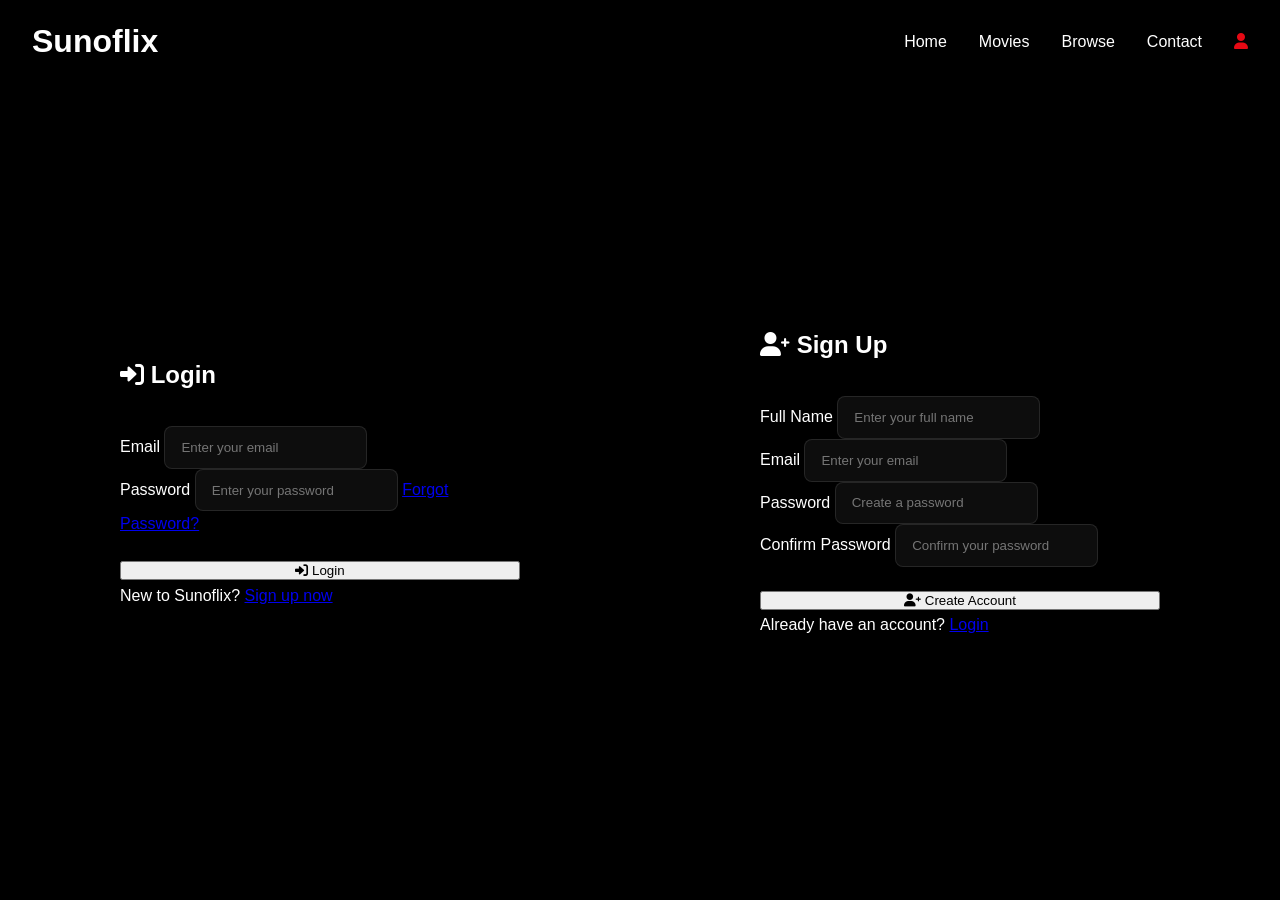
==== template/auth.html @ 4a558773 "clear project" ====
<!DOCTYPE html>
<html lang="en">
<head>
    <meta charset="UTF-8">
    <meta name="viewport" content="width=device-width, initial-scale=1.0">
    <title>Authentication - Sunoflix</title>
    <link rel="stylesheet" href="../css/styles.css">
    <link rel="stylesheet" href="https://cdnjs.cloudflare.com/ajax/libs/font-awesome/6.0.0/css/all.min.css">
</head>
<body>
    <header class="main-header">
        <h1>Sunoflix</h1>
        <nav>
            <ul>
                <li><a href="../index.html">Home</a></li>
                <li><a href="movies.html">Movies</a></li>
                <li><a href="browse.html">Browse</a></li>
                <li><a href="contact.html">Contact</a></li>
                <li><a href="profile.html" class="active profile-link">
                    <i class="fas fa-user"></i>
                </a></li>
            </ul>
        </nav>
    </header>

    <main>
        <div class="auth-split-container">
            <div class="auth-side login-side">
                <div class="auth-content fade-in">
                    <h2><i class="fas fa-sign-in-alt"></i> Login</h2>
                    <div id="loginLoading" class="loading-spinner hidden"></div>
                    <form id="loginForm" class="auth-form">
                        <div class="form-group">
                            <label for="loginEmail">Email</label>
                            <input type="email" id="loginEmail" name="email" required placeholder="Enter your email">
                        </div>
                        <div class="form-group">
                            <label for="loginPassword">Password</label>
                            <input type="password" id="loginPassword" name="password" required placeholder="Enter your password">
                            <a href="#" class="forgot-link" id="showReset">Forgot Password?</a>
                        </div>
                        <button type="submit" class="auth-button">
                            <i class="fas fa-sign-in-alt"></i> Login
                        </button>
                        <p class="auth-link">New to Sunoflix? <a href="#" id="showSignup">Sign up now</a></p>
                    </form>
                </div>
            </div>

            <div class="auth-side signup-side">
                <div class="auth-content fade-in">
                    <h2><i class="fas fa-user-plus"></i> Sign Up</h2>
                    <div id="signupLoading" class="loading-spinner hidden"></div>
                    <form id="signupForm" class="auth-form">
                        <div class="form-group">
                            <label for="fullName">Full Name</label>
                            <input type="text" id="fullName" name="fullName" required placeholder="Enter your full name">
                        </div>
                        <div class="form-group">
                            <label for="signupEmail">Email</label>
                            <input type="email" id="signupEmail" name="email" required placeholder="Enter your email">
                        </div>
                        <div class="form-group">
                            <label for="signupPassword">Password</label>
                            <input type="password" id="signupPassword" name="password" required placeholder="Create a password">
                        </div>
                        <div class="form-group">
                            <label for="confirmPassword">Confirm Password</label>
                            <input type="password" id="confirmPassword" name="confirmPassword" required placeholder="Confirm your password">
                        </div>
                        <button type="submit" class="auth-button">
                            <i class="fas fa-user-plus"></i> Create Account
                        </button>
                        <p class="auth-link">Already have an account? <a href="#" id="showLogin">Login</a></p>
                    </form>
                </div>
            </div>
        </div>

        <!-- Reset Password Modal with opacity and visibility -->
        <div id="resetModal" class="modal hidden fade-out">
            <div class="modal-content">
                <span class="close-modal" id="closeResetModal">&times;</span>
                <h2><i class="fas fa-key"></i> Reset Password</h2>
                <form id="resetForm" class="auth-form">
                    <p class="reset-info">Enter your email to receive reset instructions</p>
                    <div class="form-group">
                        <label for="resetEmail">Email</label>
                        <input type="email" id="resetEmail" name="email" required placeholder="Enter your email">
                    </div>
                    <div class="button-group">
                        <button type="submit" class="auth-button">
                            <i class="fas fa-paper-plane"></i> Send Reset Link
                        </button>
                        <button type="button" class="auth-button secondary" id="cancelReset">
                            <i class="fas fa-times"></i> Cancel
                        </button>
                    </div>
                </form>
            </div>
        </div>
    </main>

    <script src="../js/script.js"></script>
</body>
</html>
---- css/styles.css ----
/* Reset and Base Styles */
* {
    margin: 0;
    padding: 0;
    box-sizing: border-box;
}

:root {
    --primary-color: #e50914;
    --secondary-color: #141414;
    --text-color: #ffffff;
    --background-dark: #000000;
    --background-light: #222222;
    --hover-color: #ff161d;
    --transition-speed: 0.3s;
}

body {
    font-family: 'Arial', sans-serif;
    background-color: var(--background-dark);
    color: var(--text-color);
    line-height: 1.6;
}

/* Header Styles */
.main-header {
    background-color: rgba(0, 0, 0, 0.9);
    padding: 1rem 2rem;
    position: fixed;
    width: 100%;
    top: 0;
    z-index: 1000;
    display: flex;
    justify-content: space-between;
    align-items: center;
    backdrop-filter: blur(5px);
}


.logo h1 {
    color: var(--primary-color);
    font-size: 2rem;
    font-weight: bold;
}

nav ul {
    display: flex;
    list-style: none;
    gap: 2rem;
}

nav a {
    color: var(--text-color);
    text-decoration: none;
    font-weight: 500;
    transition: color var(--transition-speed);
}

nav a:hover, nav a.active {
    color: var(--primary-color);
}

/* Hero Section */
.hero {
    height: 80vh;
    background: linear-gradient(rgba(0, 0, 0, 0.7), rgba(0, 0, 0, 0.7)),
                url('../images/hero-bg.jpg') no-repeat center center;
    background-size: cover;
    display: flex;
    align-items: center;
    justify-content: center;
    text-align: center;
    padding: 2rem;
    margin-top: 4rem;
}

.hero-content {
    max-width: 800px;
}

.hero h2 {
    font-size: 3rem;
    margin-bottom: 1rem;
}

/* Buttons and CTAs */
.cta-button {
    background-color: var(--primary-color);
    color: var(--text-color);
    padding: 0.8rem 1.5rem;
    border: none;
    border-radius: 4px;
    font-size: 1.1rem;
    cursor: pointer;
    transition: background-color var(--transition-speed);
    text-decoration: none;
    display: inline-flex;
    align-items: center;
    gap: 0.5rem;
    position: relative;
    overflow: hidden;
}

.cta-button:hover {
    background-color: var(--hover-color);
}

.cta-button::after {
    content: '';
    position: absolute;
    inset: 0;
    background: linear-gradient(45deg, transparent, rgba(255,255,255,0.1), transparent);
    transform: translateX(-100%);
    transition: transform 0.6s ease;
}

.cta-button:hover::after {
    transform: translateX(100%);
}

.cta-button.secondary {
    background-color: rgba(255, 255, 255, 0.1);
}

/* Movie Grid */
.movie-grid {
    display: grid;
    grid-template-columns: repeat(auto-fill, minmax(200px, 1fr));
    gap: 2rem;
    padding: 2rem;
}

.movie-card {
    position: relative;
    overflow: hidden;
    border-radius: 8px;
    transition: transform var(--transition-speed);
    isolation: isolate;
}

.movie-card:hover {
    transform: scale(1.05);
}

.movie-card::after {
    content: '';
    position: absolute;
    inset: 0;
    background: linear-gradient(180deg, transparent 0%, rgba(0,0,0,0.8) 100%);
    opacity: 0;
    transition: opacity 0.3s ease;
}

.movie-card:hover::after {
    opacity: 1;
}

.movie-card:hover .movie-info {
    transform: translateY(0);
    opacity: 1;
}

.movie-info {
    position: absolute;
    bottom: 0;
    left: 0;
    right: 0;
    padding: 1.5rem;
    background: linear-gradient(transparent, rgba(0,0,0,0.9));
    transform: translateY(20px);
    opacity: 0;
    transition: all 0.3s ease;
    z-index: 1;
}

.movie-card img {
    width: 100%;
    height: 300px;
    object-fit: cover;
}

/* Loading States */
.loading-spinner {
    width: 50px;
    height: 50px;
    border: 4px solid rgba(255, 255, 255, 0.1);
    border-left-color: var(--primary-color);
    border-radius: 50%;
    animation: spin 1s linear infinite;
}

@keyframes spin {
    to { transform: rotate(360deg); }
}

.loading-container {
    display: flex;
    justify-content: center;
    align-items: center;
    padding: 2rem;
}

/* Utilities */
.hidden {
    display: none;
}

.fade-in {
    animation: fadeIn 0.5s ease-in;
}

@keyframes fadeIn {
    from { opacity: 0; }
    to { opacity: 1; }
}

/* Enhanced Animations */
@keyframes fadeUp {
    from {
        opacity: 0;
        transform: translateY(20px);
    }
    to {
        opacity: 1;
        transform: translateY(0);
    }
}

@keyframes scaleIn {
    from {
        opacity: 0;
        transform: scale(0.9);
    }
    to {
        opacity: 1;
        transform: scale(1);
    }
}

/* Responsive Design */
@media (max-width: 768px) {
    .hero h2 {
        font-size: 2rem;
    }

    .movie-grid {
        grid-template-columns: repeat(auto-fill, minmax(150px, 1fr));
        gap: 1rem;
    }

    nav ul {
        gap: 1rem;
    }
}

/* Accessibility */
.skip-link {
    position: absolute;
    top: -50px;
    left: 0;
    padding: 8px;
    background-color: var(--primary-color);
    color: white;
    z-index: 1001;
    transition: top 0.3s;
}

.skip-link:focus {
    top: 0;
}

.sr-only {
    position: absolute;
    width: 1px;
    height: 1px;
    padding: 0;
    margin: -1px;
    overflow: hidden;
    clip: rect(0, 0, 0, 0);
    border: 0;
}

/* Category Tabs */
.categories {
    padding: 2rem;
    margin-top: 2rem;
}

.category-tabs {
    display: flex;
    gap: 1rem;
    margin-bottom: 2rem;
    overflow-x: auto;
    scrollbar-width: none;
    -ms-overflow-style: none;
    padding-bottom: 0.5rem;
}

.category-tabs::-webkit-scrollbar {
    display: none;
}

.tab-button {
    background: rgba(255, 255, 255, 0.1);
    border: none;
    padding: 0.8rem 1.5rem;
    color: var(--text-color);
    border-radius: 2rem;
    cursor: pointer;
    transition: all 0.3s;
    white-space: nowrap;
}

.tab-button.active {
    background: var(--primary-color);
}

.tab-button:hover:not(.active) {
    background: rgba(255, 255, 255, 0.2);
}

/* Newsletter Section */
.newsletter {
    background: linear-gradient(rgba(0, 0, 0, 0.8), rgba(0, 0, 0, 0.8)),
                url('../images/newsletter-bg.jpg') center/cover;
    padding: 4rem 2rem;
    text-align: center;
    margin: 3rem 0;
}

.newsletter-content {
    max-width: 600px;
    margin: 0 auto;
}

.newsletter h2 {
    font-size: 2rem;
    margin-bottom: 1rem;
}

.newsletter-form {
    margin-top: 2rem;
}

.newsletter .form-group {
    display: flex;
    gap: 1rem;
    max-width: 500px;
    margin: 0 auto;
}

.newsletter input[type="email"] {
    flex: 1;
    padding: 1rem;
    border: none;
    border-radius: 4px;
    background: rgba(255, 255, 255, 0.1);
    color: var(--text-color);
}

.form-feedback {
    margin-top: 1rem;
    padding: 0.5rem;
    border-radius: 4px;
}

.form-feedback.success {
    background: rgba(46, 125, 50, 0.2);
    color: #4caf50;
}

.form-feedback.error {
    background: rgba(198, 40, 40, 0.2);
    color: #ef5350;
}

/* Footer Styles */
.main-footer {
    background: var(--secondary-color);
    padding: 4rem 2rem 2rem;
    margin-top: 4rem;
}

.footer-content {
    max-width: 1200px;
    margin: 0 auto;
    display: grid;
    grid-template-columns: repeat(auto-fit, minmax(200px, 1fr));
    gap: 3rem;
}

.footer-section h3 {
    color: var(--primary-color);
    margin-bottom: 1.5rem;
}

.footer-section ul {
    list-style: none;
}

.footer-section ul li {
    margin-bottom: 0.8rem;
}

.footer-section a {
    color: var(--text-color);
    text-decoration: none;
    transition: color 0.3s;
}

.footer-section a:hover {
    color: var(--primary-color);
}

.social-links {
    display: flex;
    gap: 1rem;
    font-size: 1.5rem;
}

.footer-bottom {
    text-align: center;
    margin-top: 3rem;
    padding-top: 2rem;
    border-top: 1px solid rgba(255, 255, 255, 0.1);
}

/* Cookie Consent */
.cookie-consent {
    position: fixed;
    bottom: 2rem;
    left: 50%;
    transform: translateX(-50%);
    background: rgba(0, 0, 0, 0.9);
    backdrop-filter: blur(10px);
    padding: 1.5rem;
    border-radius: 8px;
    box-shadow: 0 4px 20px rgba(0, 0, 0, 0.3);
    z-index: 1000;
    max-width: 400px;
    text-align: center;
}

.cookie-buttons {
    display: flex;
    gap: 1rem;
    justify-content: center;
    margin-top: 1rem;
}

/* Error State */
.error-container {
    text-align: center;
    padding: 3rem 1rem;
}

.error-container i {
    font-size: 3rem;
    color: var(--primary-color);
    margin-bottom: 1rem;
}

/* Responsive Adjustments */
@media (max-width: 768px) {
    .newsletter .form-group {
        flex-direction: column;
    }

    .footer-content {
        grid-template-columns: repeat(auto-fit, minmax(150px, 1fr));
        gap: 2rem;
    }

    .cookie-consent {
        bottom: 0;
        left: 0;
        right: 0;
        transform: none;
        border-radius: 0;
        max-width: none;
    }
}

/* Progress Bar for Featured Movies */
.carousel-progress {
    width: 100px;
    height: 4px;
    background: rgba(255, 255, 255, 0.1);
    border-radius: 2px;
    overflow: hidden;
}

.progress-bar {
    height: 100%;
    background: var(--primary-color);
    width: 0;
    transition: width 0.3s linear;
}

.header-actions {
    display: flex;
    align-items: center;
    gap: 1rem;
}

/* Movies Page Specific Styles */
.movies-hero {
    background: var(--secondary-color);
    padding: 6rem 2rem 2rem;
}

.search-wrapper {
    max-width: 800px;
    margin: 0 auto;
    position: relative;
}

.search-input-group {
    position: relative;
    display: flex;
    align-items: center;
}

.search-input {
    width: 100%;
    padding: 1rem 3rem;
    background: rgba(255, 255, 255, 0.1);
    border: 2px solid transparent;
    border-radius: 30px;
    color: var(--text-color);
    font-size: 1.1rem;
    transition: all 0.3s;
}

.search-input:focus {
    background: rgba(255, 255, 255, 0.15);
    border-color: var(--primary-color);
    outline: none;
}

.search-input-group i {
    position: absolute;
    left: 1rem;
    color: rgba(255, 255, 255, 0.5);
}

.clear-search {
    position: absolute;
    right: 1rem;
    background: none;
    border: none;
    color: rgba(255, 255, 255, 0.5);
    cursor: pointer;
    padding: 0.5rem;
}

.search-suggestions {
    position: absolute;
    top: 100%;
    left: 0;
    right: 0;
    background: var(--background-light);
    border-radius: 4px;
    margin-top: 0.5rem;
    box-shadow: 0 4px 12px rgba(0, 0, 0, 0.3);
    z-index: 100;
    max-height: 300px;
    overflow-y: auto;
}

/* Advanced Filters */
.advanced-filters {
    margin-top: 2rem;
}

.filter-toggle {
    background: rgba(255, 255, 255, 0.1);
    border: none;
    padding: 0.8rem 1.5rem;
    color: var(--text-color);
    border-radius: 4px;
    cursor: pointer;
    transition: background 0.3s;
}

.filter-toggle:hover {
    background: rgba(255, 255, 255, 0.2);
}

.filter-panel {
    background: var(--background-light);
    padding: 1.5rem;
    border-radius: 8px;
    margin-top: 1rem;
}

.filter-grid {
    display: grid;
    grid-template-columns: repeat(auto-fit, minmax(200px, 1fr));
    gap: 1.5rem;
    margin-bottom: 1.5rem;
}

.filter-group {
    display: flex;
    flex-direction: column;
    gap: 0.5rem;
}

.year-range {
    display: flex;
    align-items: center;
    gap: 0.5rem;
}

.year-range input {
    width: 80px;
    padding: 0.5rem;
    background: rgba(255, 255, 255, 0.1);
    border: none;
    border-radius: 4px;
    color: var(--text-color);
}

.rating-slider {
    display: flex;
    align-items: center;
    gap: 1rem;
}

.rating-slider input[type="range"] {
    flex: 1;
}

.genre-tags {
    display: flex;
    flex-wrap: wrap;
    gap: 0.5rem;
}

.genre-tag {
    background: rgba(255, 255, 255, 0.1);
    padding: 0.5rem 1rem;
    border-radius: 20px;
    cursor: pointer;
    transition: all 0.3s;
}

.genre-tag.active {
    background: var(--primary-color);
}

/* Active Filters Display */
.active-filters {
    display: flex;
    flex-wrap: wrap;
    gap: 0.5rem;
    margin-top: 1rem;
}

.filter-tag {
    background: rgba(255, 255, 255, 0.1);
    padding: 0.5rem 1rem;
    border-radius: 20px;
    display: flex;
    align-items: center;
    gap: 0.5rem;
}

.filter-tag button {
    background: none;
    border: none;
    color: var(--text-color);
    cursor: pointer;
    padding: 0;
}

/* Results Header */
.results-header {
    display: flex;
    justify-content: space-between;
    align-items: center;
    padding: 1rem 2rem;
    background: var(--background-light);
    border-radius: 4px;
    margin: 2rem 0;
}

/* Enhanced Pagination */
.pagination {
    display: flex;
    justify-content: center;
    align-items: center;
    gap: 1rem;
    margin-top: 2rem;
    padding: 1rem;
}

.page-numbers {
    display: flex;
    gap: 0.5rem;
}

.page-number {
    width: 40px;
    height: 40px;
    display: flex;
    align-items: center;
    justify-content: center;
    border-radius: 50%;
    background: rgba(255, 255, 255, 0.1);
    cursor: pointer;
    transition: all 0.3s;
}

.page-number.active {
    background: var(--primary-color);
}

/* Quick Preview Modal */
.modal {
    position: fixed;
    top: 0;
    left: 0;
    right: 0;
    bottom: 0;
    background: rgba(0, 0, 0, 0.8);
    display: flex;
    align-items: center;
    justify-content: center;
    z-index: 1000;
    opacity: 0;
    visibility: hidden;
    transition: all 0.3s;
}

.modal.active {
    opacity: 1;
    visibility: visible;
}

.modal-content {
    background: var(--background-light);
    padding: 2rem;
    border-radius: 8px;
    max-width: 600px;
    width: 90%;
    position: relative;
    transform: translateY(20px);
    transition: transform 0.3s;
}

.modal.active .modal-content {
    transform: translateY(0);
}

.close-modal {
    position: absolute;
    top: 1rem;
    right: 1rem;
    background: none;
    border: none;
    color: var(--text-color);
    cursor: pointer;
    padding: 0.5rem;
}

/* Responsive Adjustments */
@media (max-width: 768px) {
    .filter-grid {
        grid-template-columns: 1fr;
    }

    .results-header {
        flex-direction: column;
        gap: 1rem;
        text-align: center;
    }

    .page-numbers {
        display: none;
    }

    .modal-content {
        width: 95%;
        margin: 1rem;
        padding: 1rem;
    }
}

/* Profile Page Styles */
.profile-overview {
    background: var(--secondary-color);
    border-radius: 8px;
    margin: 6rem 2rem 2rem;
    padding: 2rem;
}

.profile-header {
    display: flex;
    gap: 2rem;
    align-items: center;
}

.profile-avatar-section {
    position: relative;
    min-width: 150px;
}

.profile-avatar {
    position: relative;
    width: 150px;
    height: 150px;
    border-radius: 50%;
    overflow: hidden;
    border: 4px solid var(--primary-color);
}

.profile-avatar img {
    width: 100%;
    height: 100%;
    object-fit: cover;
}

.edit-avatar {
    position: absolute;
    bottom: 0;
    right: 0;
    background: var(--primary-color);
    border: none;
    width: 40px;
    height: 40px;
    border-radius: 50%;
    color: white;
    cursor: pointer;
    display: flex;
    align-items: center;
    justify-content: center;
    transition: background-color 0.3s;
}

.edit-avatar:hover {
    background-color: var(--hover-color);
}

/* Stats Section */
.profile-stats {
    display: grid;
    grid-template-columns: repeat(auto-fit, minmax(150px, 1fr));
    gap: 1.5rem;
    margin-top: 2rem;
    padding-top: 2rem;
    border-top: 1px solid rgba(255, 255, 255, 0.1);
}

.stat-card {
    background: rgba(255, 255, 255, 0.05);
    padding: 1.5rem;
    border-radius: 8px;
    text-align: center;
    transition: transform 0.3s;
}

.stat-card:hover {
    transform: translateY(-5px);
}

/* Profile Settings Grid */
.settings-grid {
    display: grid;
    grid-template-columns: repeat(auto-fit, minmax(300px, 1fr));
    gap: 2rem;
    padding: 2rem;
}

.settings-card {
    background: var(--secondary-color);
    border-radius: 8px;
    padding: 2rem;
}

/* Profile Form Styles */
.settings-form {
    display: flex;
    flex-direction: column;
    gap: 1.5rem;
}

.toggle-switch {
    position: relative;
    display: inline-block;
    width: 60px;
    height: 34px;
}

.toggle-slider {
    position: absolute;
    cursor: pointer;
    top: 0;
    left: 0;
    right: 0;
    bottom: 0;
    background-color: rgba(255, 255, 255, 0.1);
    transition: .4s;
    border-radius: 34px;
}

/* Profile Responsive Adjustments */
@media (max-width: 768px) {
    .profile-header {
        flex-direction: column;
        text-align: center;
    }

    .profile-avatar-section {
        margin: 0 auto;
    }

    .profile-name {
        justify-content: center;
    }

    .settings-grid {
        grid-template-columns: 1fr;
    }
}

/* Toast Notifications */
.toast-container {
    position: fixed;
    bottom: 2rem;
    right: 2rem;
    z-index: 1000;
}

.toast {
    background: var(--secondary-color);
    color: var(--text-color);
    padding: 1rem 2rem;
    border-radius: 4px;
    margin-top: 0.5rem;
    box-shadow: 0 4px 12px rgba(0, 0, 0, 0.3);
    display: flex;
    align-items: center;
    gap: 1rem;
    animation: slideIn 0.3s ease-out;
}

@keyframes slideIn {
    from {
        transform: translateX(100%);
        opacity: 0;
    }
    to {
        transform: translateX(0);
        opacity: 1;
    }
}

/* Section Styles */
section {
    margin-bottom: 3rem;
}

.section-header {
    display: flex;
    justify-content: space-between;
    align-items: center;
    margin-bottom: 2rem;
    padding: 0 2rem;
}

.container {
    max-width: 1400px;
    margin: 0 auto;
    padding: 0 1rem;
}

/* Movie Detail Page Styles */
.movie-detail-hero {
    min-height: 70vh;
    background-size: cover;
    background-position: center;
    position: relative;
    padding: 8rem 2rem 4rem;
}

.movie-detail-hero::before {
    content: '';
    position: absolute;
    top: 0;
    left: 0;
    right: 0;
    bottom: 0;
    background: linear-gradient(to bottom, rgba(0,0,0,0.8), rgba(0,0,0,0.9));
}

.movie-detail-content {
    position: relative;
    max-width: 800px;
    margin: 0 auto;
}

.movie-title-large {
    font-size: 3rem;
    margin-bottom: 1rem;
}

.movie-meta-info {
    display: flex;
    gap: 2rem;
    margin-bottom: 2rem;
    flex-wrap: wrap;
}

.meta-item {
    display: flex;
    align-items: center;
    gap: 0.5rem;
}

/* Cast Section Styles */
.cast-section {
    padding: 2rem;
}

.cast-grid {
    display: grid;
    grid-template-columns: repeat(auto-fill, minmax(150px, 1fr));
    gap: 1.5rem;
}

.cast-card {
    background: var(--secondary-color);
    border-radius: 8px;
    overflow: hidden;
    transition: transform 0.3s;
}

.cast-card:hover {
    transform: translateY(-5px);
}

.cast-image {
    width: 100%;
    aspect-ratio: 2/3;
    object-fit: cover;
}

.cast-info {
    padding: 1rem;
}

.cast-name {
    font-weight: bold;
    margin-bottom: 0.5rem;
}

.cast-role {
    font-size: 0.9rem;
    color: rgba(255, 255, 255, 0.7);
}

/* Trailer Section Styles */
.trailer-section {
    padding: 2rem;
}

.video-container {
    position: relative;
    padding-bottom: 56.25%; /* 16:9 aspect ratio */
    height: 0;
    overflow: hidden;
    border-radius: 8px;
}

.video-container iframe {
    position: absolute;
    top: 0;
    left: 0;
    width: 100%;
    height: 100%;
}

/* Contact Page Styles */
.contact-hero {
    text-align: center;
    padding: 8rem 2rem 4rem;
    background: linear-gradient(rgba(0,0,0,0.8), rgba(0,0,0,0.8)),
                url('../images/contact-bg.jpg') no-repeat center center;
    background-size: cover;
}

.contact-container {
    max-width: 1200px;
    margin: 0 auto;
    padding: 4rem 2rem;
    display: grid;
    grid-template-columns: 1fr 2fr;
    gap: 4rem;
}

.contact-info {
    display: grid;
    grid-template-columns: repeat(auto-fit, minmax(200px, 1fr));
    gap: 2rem;
}

.info-card {
    background: var(--secondary-color);
    padding: 2rem;
    border-radius: 8px;
    text-align: center;
}

.info-card i {
    font-size: 2rem;
    color: var(--primary-color);
    margin-bottom: 1rem;
}

/* Authentication Page Styles */
.auth-split-container {
    display: grid;
    grid-template-columns: 1fr 1fr;
    min-height: calc(100vh - 4rem);
    margin-top: 4rem;
}

.auth-side {
    padding: 4rem 2rem;
    display: flex;
    align-items: center;
    justify-content: center;
}

.auth-content {
    max-width: 400px;
    width: 100%;
}

.auth-form {
    margin-top: 2rem;
}

.auth-button {
    width: 100%;
    margin-top: 1.5rem;
}

/* Genre and Browse Page Styles */
.genre-section {
    padding: 6rem 2rem 2rem;
}

.genre-grid {
    display: grid;
    grid-template-columns: repeat(auto-fill, minmax(250px, 1fr));
    gap: 2rem;
}

.trending-section,
.top-rated-section {
    padding: 2rem;
}

/* Badge Styles */
.badge {
    padding: 0.3rem 0.8rem;
    border-radius: 20px;
    font-size: 0.9rem;
    font-weight: 500;
}

.badge.premium {
    background: linear-gradient(45deg, #FFD700, #FFA500);
    color: var(--background-dark);
}

/* Button Variants */
.btn-primary,
.btn-secondary,
.btn-danger,
.btn-outline {
    padding: 0.8rem 1.5rem;
    border-radius: 4px;
    border: none;
    cursor: pointer;
    display: inline-flex;
    align-items: center;
    gap: 0.5rem;
    transition: all 0.3s;
}

.btn-primary {
    background: var(--primary-color);
    color: var(--text-color);
}

.btn-secondary {
    background: rgba(255, 255, 255, 0.1);
    color: var (--text-color);
}

.btn-danger {
    background: #dc3545;
    color: var(--text-color);
}

.btn-outline {
    background: transparent;
    border: 1px solid var(--text-color);
    color: var(--text-color);
}

/* Empty States */
.empty-state {
    text-align: center;
    padding: 4rem 2rem;
}

.empty-state i {
    font-size: 3rem;
    color: var(--primary-color);
    margin-bottom: 1rem;
}

/* Additional Responsive Adjustments */
@media (max-width: 768px) {
    .contact-container {
        grid-template-columns: 1fr;
    }

    .auth-split-container {
        grid-template-columns: 1fr;
    }

    .movie-title-large {
        font-size: 2rem;
    }

    .movie-meta-info {
        gap: 1rem;
    }

    .cast-grid {
        grid-template-columns: repeat(auto-fill, minmax(120px, 1fr));
    }
}

/* Utility Classes */
.text-center {
    text-align: center;
}

.mb-1 { margin-bottom: 0.5rem; }
.mb-2 { margin-bottom: 1rem; }
.mb-3 { margin-bottom: 1.5rem; }
.mb-4 { margin-bottom: 2rem; }

.mt-1 { margin-top: 0.5rem; }
.mt-2 { margin-top: 1rem; }
.mt-3 { margin-top: 1.5rem; }
.mt-4 { margin-top: 2rem; }

/* Glass Morphism Effects */
.glass-effect {
    background: rgba(255, 255, 255, 0.05);
    backdrop-filter: blur(10px);
    border: 1px solid rgba(255, 255, 255, 0.1);
    box-shadow: 0 8px 32px rgba(0, 0, 0, 0.1);
}

/* Enhanced Form Elements */
input, select, textarea {
    background: rgba(255, 255, 255, 0.05);
    border: 1px solid rgba(255, 255, 255, 0.1);
    border-radius: 8px;
    color: var(--text-color);
    padding: 0.8rem 1rem;
    transition: all 0.3s ease;
}

input:focus, select:focus, textarea:focus {
    border-color: var(--primary-color);
    box-shadow: 0 0 0 2px rgba(229, 9, 20, 0.2);
    outline: none;
}

/* Enhanced Loading States */
.loading-skeleton {
    background: linear-gradient(
        90deg,
        rgba(255, 255, 255, 0.05) 25%,
        rgba(255, 255, 255, 0.1) 50%,
        rgba(255, 255, 255, 0.05) 75%
    );
    background-size: 200% 100%;
    animation: shimmer 1.5s infinite;
}

@keyframes shimmer {
    to {
        background-position: -200% 0;
    }
}

/* Enhanced Scroll Behavior */
.smooth-scroll {
    scroll-behavior: smooth;
    scrollbar-width: thin;
    scrollbar-color: var(--primary-color) rgba(255, 255, 255, 0.1);
}

.smooth-scroll::-webkit-scrollbar {
    width: 8px;
    height: 8px;
}

.smooth-scroll::-webkit-scrollbar-track {
    background: rgba(255, 255, 255, 0.1);
    border-radius: 4px;
}

.smooth-scroll::-webkit-scrollbar-thumb {
    background: var(--primary-color);
    border-radius: 4px;
}

/* Enhanced Grid Layouts */
.responsive-grid {
    display: grid;
    grid-template-columns: repeat(auto-fit, minmax(min(250px, 100%), 1fr));
    gap: 2rem;
    align-items: start;
}

/* Enhanced Typography */
.text-gradient {
    background: linear-gradient(45deg, var(--primary-color), #ff4b2b);
    -webkit-background-clip: text;
    background-clip: text;
    -webkit-text-fill-color: transparent;
    color: transparent;
}

/* Enhanced Focus States */
:focus-visible {
    outline: 2px solid var(--primary-color);
    outline-offset: 2px;
}

/* Enhanced Transitions */
.smooth-transition {
    transition: all 0.3s cubic-bezier(0.4, 0, 0.2, 1);
}

/* Enhanced Media Queries */
@media (hover: hover) {
    .hover-scale:hover {
        transform: scale(1.05);
    }

    .hover-lift:hover {
        transform: translateY(-5px);
    }
}

@media (prefers-reduced-motion: reduce) {
    * {
        animation-duration: 0.01ms !important;
        animation-iteration-count: 1 !important;
        transition-duration: 0.01ms !important;
        scroll-behavior: auto !important;
    }
}

/* Dark Mode Enhancement */
@media (prefers-color-scheme: dark) {
    :root {
        --text-color-secondary: rgba(255, 255, 255, 0.7);
        --border-color: rgba(255, 255, 255, 0.1);
    }
}

/* Enhanced Accessibility */
.visually-hidden:not(:focus):not(:active) {
    clip: rect(0 0 0 0);
    clip-path: inset(50%);
    height: 1px;
    overflow: hidden;
    position: absolute;
    white-space: nowrap;
    width: 1px;
}

/* Enhanced Container Queries */
@container (min-width: 400px) {
    .container-responsive {
        padding: 2rem;
    }
}

/* Enhanced Print Styles */
@media print {
    .no-print {
        display: none;
    }
    
    body {
        color: black;
        background: white;
    }
}

/* Enhanced Input Styles */
.form-control {
    background: rgba(255, 255, 255, 0.05);
    border: 1px solid rgba(255, 255, 255, 0.1);
    border-radius: 8px;
    color: var(--text-color);
    padding: 1rem;
    width: 100%;
    transition: all 0.3s cubic-bezier(0.4, 0, 0.2, 1);
}

.form-control:hover {
    background: rgba(255, 255, 255, 0.08);
}

.form-control:focus {
    background: rgba(255, 255, 255, 0.1);
    border-color: var(--primary-color);
    box-shadow: 0 0 0 2px rgba(229, 9, 20, 0.2);
    outline: none;
}

/* Enhanced Card Styles */
.card {
    background: var(--secondary-color);
    border-radius: 12px;
    overflow: hidden;
    position: relative;
    transition: transform 0.3s ease, box-shadow 0.3s ease;
    box-shadow: 0 4px 6px rgba(0, 0, 0, 0.1);
}

.card:hover {
    transform: translateY(-5px);
    box-shadow: 0 8px 15px rgba(0, 0, 0, 0.2);
}

.card-image {
    position: relative;
    overflow: hidden;
    padding-top: 56.25%; /* 16:9 Aspect Ratio */
}

.card-image img {
    position: absolute;
    top: 0;
    left: 0;
    width: 100%;
    height: 100%;
    object-fit: cover;
    transition: transform 0.5s ease;
}

.card:hover .card-image img {
    transform: scale(1.1);
}

.card-content {
    padding: 1.5rem;
}

.card-overlay {
    position: absolute;
    inset: 0;
    background: linear-gradient(
        to top,
        rgba(0, 0, 0, 0.9) 0%,
        rgba(0, 0, 0, 0.5) 50%,
        transparent 100%
    );
    opacity: 0;
    transition: opacity 0.3s ease;
}

.card:hover .card-overlay {
    opacity: 1;
}

/* Enhanced Button Styles */
.btn {
    position: relative;
    padding: 0.8rem 1.5rem;
    border-radius: 8px;
    border: none;
    cursor: pointer;
    font-weight: 500;
    letter-spacing: 0.5px;
    transition: all 0.3s ease;
    overflow: hidden;
}

.btn::after {
    content: '';
    position: absolute;
    inset: 0;
    background: linear-gradient(45deg, transparent, rgba(255,255,255,0.2), transparent);
    transform: translateX(-100%);
    transition: transform 0.6s ease;
}

.btn:hover::after {
    transform: translateX(100%);
}

.btn-primary {
    background: linear-gradient(45deg, var(--primary-color), #ff4b2b);
    color: white;
}

.btn-primary:hover {
    background: linear-gradient(45deg, #ff4b2b, var(--primary-color));
    box-shadow: 0 4px 15px rgba(229, 9, 20, 0.3);
}

/* Enhanced Avatar Styles */
.avatar {
    position: relative;
    width: 40px;
    height: 40px;
    border-radius: 50%;
    overflow: hidden;
    border: 2px solid var(--primary-color);
}

.avatar img {
    width: 100%;
    height: 100%;
    object-fit: cover;
}

.avatar.online::after {
    content: '';
    position: absolute;
    bottom: 2px;
    right: 2px;
    width: 8px;
    height: 8px;
    background: #4caf50;
    border-radius: 50%;
    border: 2px solid var(--secondary-color);
}

/* Enhanced Badge Styles */
.badge {
    display: inline-flex;
    align-items: center;
    padding: 0.25rem 0.75rem;
    border-radius: 20px;
    font-size: 0.875rem;
    font-weight: 500;
    letter-spacing: 0.5px;
}

.badge-premium {
    background: linear-gradient(45deg, #FFD700, #FFA500);
    color: var(--background-dark);
    box-shadow: 0 2px 5px rgba(255, 215, 0, 0.3);
}

.badge-new {
    background: linear-gradient(45deg, #4CAF50, #45a049);
    color: white;
    box-shadow: 0 2px 5px rgba(76, 175, 80, 0.3);
}

/* Enhanced Loading States */
.skeleton {
    background: linear-gradient(
        90deg,
        rgba(255, 255, 255, 0.05) 25%,
        rgba(255, 255, 255, 0.1) 50%,
        rgba(255, 255, 255, 0.05) 75%
    );
    background-size: 200% 100%;
    animation: shimmer 1.5s infinite;
    border-radius: 4px;
}

.skeleton-text {
    height: 1em;
    margin-bottom: 0.5rem;
}

.skeleton-image {
    aspect-ratio: 16/9;
    width: 100%;
}

/* Enhanced Tooltip */
.tooltip {
    position: relative;
    display: inline-block;
}

.tooltip:hover::before {
    content: attr(data-tooltip);
    position: absolute;
    bottom: 100%;
    left: 50%;
    transform: translateX(-50%);
    padding: 0.5rem 1rem;
    background: rgba(0, 0, 0, 0.9);
    color: white;
    border-radius: 4px;
    font-size: 0.875rem;
    white-space: nowrap;
    z-index: 1000;
    animation: fadeIn 0.2s ease-out;
}

/* Enhanced Checkbox Style */
.checkbox-wrapper {
    position: relative;
    display: inline-flex;
    align-items: center;
    gap: 0.5rem;
}

.checkbox-input {
    position: absolute;
    opacity: 0;
    width: 0;
    height: 0;
}

.checkbox-label {
    padding-left: 2rem;
    cursor: pointer;
    user-select: none;
}

.checkbox-label::before {
    content: '';
    position: absolute;
    left: 0;
    top: 50%;
    transform: translateY(-50%);
    width: 1.25rem;
    height: 1.25rem;
    border: 2px solid rgba(255, 255, 255, 0.2);
    border-radius: 4px;
    transition: all 0.2s ease;
}

.checkbox-input:checked + .checkbox-label::before {
    background: var(--primary-color);
    border-color: var(--primary-color);
}

.checkbox-input:checked + .checkbox-label::after {
    content: '✓';
    position: absolute;
    left: 0.4rem;
    top: 50%;
    transform: translateY(-50%);
    color: white;
    font-size: 0.875rem;
}

/* Enhanced Radio Button Style */
.radio-wrapper {
    position: relative;
    display: inline-flex;
    align-items: center;
    gap: 0.5rem;
}

.radio-input {
    position: absolute;
    opacity: 0;
}

.radio-label {
    padding-left: 2rem;
    cursor: pointer;
}

.radio-label::before {
    content: '';
    position: absolute;
    left: 0;
    top: 50%;
    transform: translateY(-50%);
    width: 1.25rem;
    height: 1.25rem;
    border: 2px solid rgba(255, 255, 255, 0.2);
    border-radius: 50%;
    transition: all 0.2s ease;
}

.radio-input:checked + .radio-label::before {
    border-color: var(--primary-color);
}

.radio-input:checked + .radio-label::after {
    content: '';
    position: absolute;
    left: 0.4rem;
    top: 50%;
    transform: translateY(-50%);
    width: 0.5rem;
    height: 0.5rem;
    background: var(--primary-color);
    border-radius: 50%;
}

/* Enhanced Select Style */
.select-wrapper {
    position: relative;
    width: 100%;
}

.select-wrapper::after {
    content: '▼';
    position: absolute;
    right: 1rem;
    top: 50%;
    transform: translateY(-50%);
    pointer-events: none;
    font-size: 0.8rem;
    color: rgba(255, 255, 255, 0.5);
}

.select {
    width: 100%;
    padding: 0.8rem 2.5rem 0.8rem 1rem;
    background: rgba(255, 255, 255, 0.05);
    border: 1px solid rgba(255, 255, 255, 0.1);
    border-radius: 8px;
    color: var(--text-color);
    appearance: none;
    cursor: pointer;
}

.select:focus {
    border-color: var(--primary-color);
    box-shadow: 0 0 0 2px rgba(229, 9, 20, 0.2);
    outline: none;
}

/* Enhanced Table Styles */
.table-wrapper {
    overflow-x: auto;
    background: var(--secondary-color);
    border-radius: 8px;
    box-shadow: 0 4px 6px rgba(0, 0, 0, 0.1);
}

.table {
    width: 100%;
    border-collapse: collapse;
}

.table th,
.table td {
    padding: 1rem;
    text-align: left;
    border-bottom: 1px solid rgba(255, 255, 255, 0.1);
}

.table th {
    background: rgba(255, 255, 255, 0.05);
    font-weight: 500;
}

.table tr:hover {
    background: rgba(255, 255, 255, 0.02);
}
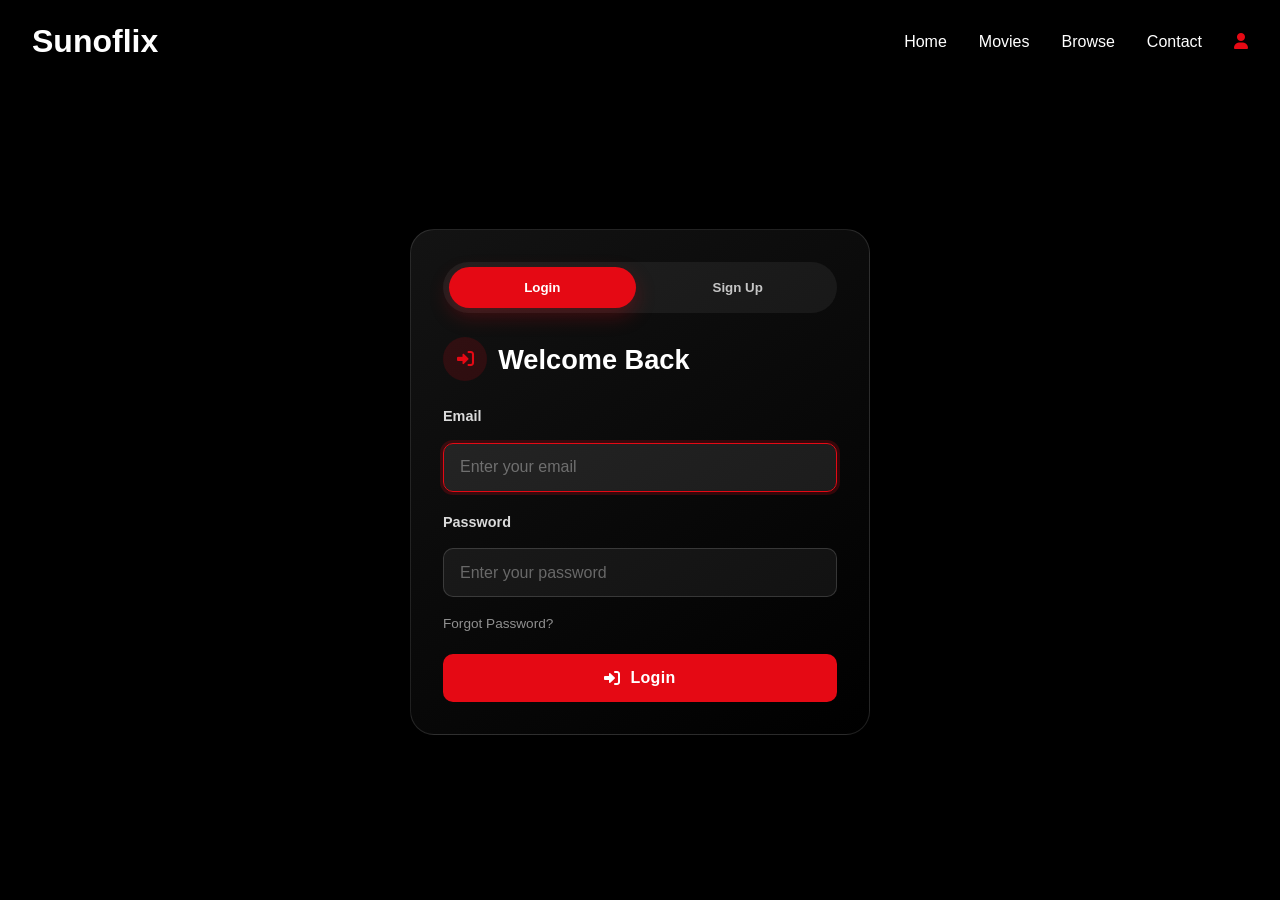
==== commit f33e1a6a: "fix bugs" ====
--- a/template/auth.html
+++ b/template/auth.html
@@ -24,55 +24,60 @@
     </header>
 
     <main>
-        <div class="auth-split-container">
-            <div class="auth-side login-side">
-                <div class="auth-content fade-in">
-                    <h2><i class="fas fa-sign-in-alt"></i> Login</h2>
-                    <div id="loginLoading" class="loading-spinner hidden"></div>
-                    <form id="loginForm" class="auth-form">
-                        <div class="form-group">
-                            <label for="loginEmail">Email</label>
-                            <input type="email" id="loginEmail" name="email" required placeholder="Enter your email">
-                        </div>
-                        <div class="form-group">
-                            <label for="loginPassword">Password</label>
-                            <input type="password" id="loginPassword" name="password" required placeholder="Enter your password">
-                            <a href="#" class="forgot-link" id="showReset">Forgot Password?</a>
-                        </div>
-                        <button type="submit" class="auth-button">
-                            <i class="fas fa-sign-in-alt"></i> Login
-                        </button>
-                        <p class="auth-link">New to Sunoflix? <a href="#" id="showSignup">Sign up now</a></p>
-                    </form>
+        <div class="auth-shell">
+            <div class="auth-card">
+                <div class="auth-toggle" role="tablist" aria-label="Authentication toggle">
+                    <button type="button" class="auth-toggle-btn active" id="showLoginForm">Login</button>
+                    <button type="button" class="auth-toggle-btn" id="showSignupForm">Sign Up</button>
                 </div>
-            </div>
 
-            <div class="auth-side signup-side">
-                <div class="auth-content fade-in">
-                    <h2><i class="fas fa-user-plus"></i> Sign Up</h2>
-                    <div id="signupLoading" class="loading-spinner hidden"></div>
-                    <form id="signupForm" class="auth-form">
-                        <div class="form-group">
-                            <label for="fullName">Full Name</label>
-                            <input type="text" id="fullName" name="fullName" required placeholder="Enter your full name">
-                        </div>
-                        <div class="form-group">
-                            <label for="signupEmail">Email</label>
-                            <input type="email" id="signupEmail" name="email" required placeholder="Enter your email">
-                        </div>
-                        <div class="form-group">
-                            <label for="signupPassword">Password</label>
-                            <input type="password" id="signupPassword" name="password" required placeholder="Create a password">
-                        </div>
-                        <div class="form-group">
-                            <label for="confirmPassword">Confirm Password</label>
-                            <input type="password" id="confirmPassword" name="confirmPassword" required placeholder="Confirm your password">
-                        </div>
-                        <button type="submit" class="auth-button">
-                            <i class="fas fa-user-plus"></i> Create Account
-                        </button>
-                        <p class="auth-link">Already have an account? <a href="#" id="showLogin">Login</a></p>
-                    </form>
+                <div class="auth-panel active" id="loginPanel">
+                    <div class="auth-content fade-in">
+                        <h2><i class="fas fa-sign-in-alt"></i> Welcome Back</h2>
+                        <div id="loginLoading" class="loading-spinner hidden"></div>
+                        <form id="loginForm" class="auth-form">
+                            <div class="form-group">
+                                <label for="loginEmail">Email</label>
+                                <input type="email" id="loginEmail" name="email" required placeholder="Enter your email">
+                            </div>
+                            <div class="form-group">
+                                <label for="loginPassword">Password</label>
+                                <input type="password" id="loginPassword" name="password" required placeholder="Enter your password">
+                                <a href="#" class="forgot-link" id="showReset">Forgot Password?</a>
+                            </div>
+                            <button type="submit" class="auth-button">
+                                <i class="fas fa-sign-in-alt"></i> Login
+                            </button>
+                        </form>
+                    </div>
+                </div>
+
+                <div class="auth-panel" id="signupPanel">
+                    <div class="auth-content fade-in">
+                        <h2><i class="fas fa-user-plus"></i> Create Account</h2>
+                        <div id="signupLoading" class="loading-spinner hidden"></div>
+                        <form id="signupForm" class="auth-form">
+                            <div class="form-group">
+                                <label for="fullName">Full Name</label>
+                                <input type="text" id="fullName" name="fullName" required placeholder="Enter your full name">
+                            </div>
+                            <div class="form-group">
+                                <label for="signupEmail">Email</label>
+                                <input type="email" id="signupEmail" name="email" required placeholder="Enter your email">
+                            </div>
+                            <div class="form-group">
+                                <label for="signupPassword">Password</label>
+                                <input type="password" id="signupPassword" name="password" required placeholder="Create a password">
+                            </div>
+                            <div class="form-group">
+                                <label for="confirmPassword">Confirm Password</label>
+                                <input type="password" id="confirmPassword" name="confirmPassword" required placeholder="Confirm your password">
+                            </div>
+                            <button type="submit" class="auth-button">
+                                <i class="fas fa-user-plus"></i> Create Account
+                            </button>
+                        </form>
+                    </div>
                 </div>
             </div>
         </div>
@@ -101,6 +106,7 @@
         </div>
     </main>
 
-    <script src="../js/script.js"></script>
+    <script src="../js/components/toast.js" defer></script>
+    <script src="../js/script.js" defer></script>
 </body>
 </html>
--- a/css/styles.css
+++ b/css/styles.css
@@ -789,31 +789,42 @@
 }
 
 /* Profile Page Styles */
+.profile-section {
+    max-width: 1400px;
+    margin: 0 auto;
+    padding: 6rem 2rem 3rem;
+}
+
 .profile-overview {
-    background: var(--secondary-color);
-    border-radius: 8px;
-    margin: 6rem 2rem 2rem;
+    background: linear-gradient(135deg, rgba(229, 9, 20, 0.18), rgba(20, 20, 20, 0.98));
+    border: 1px solid rgba(255, 255, 255, 0.1);
+    border-radius: 24px;
+    margin: 0 0 1.5rem;
     padding: 2rem;
+    box-shadow: 0 20px 50px rgba(0, 0, 0, 0.35);
 }
 
 .profile-header {
     display: flex;
     gap: 2rem;
     align-items: center;
+    justify-content: space-between;
+    flex-wrap: wrap;
 }
 
 .profile-avatar-section {
     position: relative;
-    min-width: 150px;
+    min-width: 170px;
 }
 
 .profile-avatar {
     position: relative;
-    width: 150px;
-    height: 150px;
+    width: 170px;
+    height: 170px;
     border-radius: 50%;
     overflow: hidden;
-    border: 4px solid var(--primary-color);
+    border: 4px solid rgba(255, 255, 255, 0.16);
+    box-shadow: 0 10px 30px rgba(0, 0, 0, 0.3);
 }
 
 .profile-avatar img {
@@ -824,66 +835,339 @@
 
 .edit-avatar {
     position: absolute;
-    bottom: 0;
-    right: 0;
+    bottom: 0.3rem;
+    right: 0.3rem;
     background: var(--primary-color);
-    border: none;
-    width: 40px;
-    height: 40px;
+    border: 2px solid rgba(255, 255, 255, 0.2);
+    width: 42px;
+    height: 42px;
     border-radius: 50%;
     color: white;
     cursor: pointer;
     display: flex;
     align-items: center;
     justify-content: center;
-    transition: background-color 0.3s;
+    transition: transform 0.3s ease, background-color 0.3s ease;
 }
 
 .edit-avatar:hover {
+    transform: scale(1.05);
     background-color: var(--hover-color);
+}
+
+.profile-info {
+    flex: 1;
+    min-width: 280px;
+}
+
+.profile-name {
+    display: flex;
+    align-items: center;
+    gap: 0.8rem;
+    margin-bottom: 0.8rem;
+}
+
+.profile-name h1 {
+    font-size: 1.8rem;
+    line-height: 1.2;
+}
+
+.edit-name {
+    background: rgba(255, 255, 255, 0.08);
+    border: 1px solid rgba(255, 255, 255, 0.12);
+    color: var(--text-color);
+    width: 38px;
+    height: 38px;
+    border-radius: 50%;
+    cursor: pointer;
+}
+
+.profile-meta {
+    display: flex;
+    flex-wrap: wrap;
+    gap: 0.75rem;
+    align-items: center;
+}
+
+.member-status {
+    display: inline-flex;
+    align-items: center;
+    gap: 0.35rem;
+    padding: 0.45rem 0.8rem;
+    background: rgba(255, 255, 255, 0.08);
+    border-radius: 999px;
+    font-size: 0.95rem;
+}
+
+.member-since {
+    color: rgba(255, 255, 255, 0.75);
+    font-size: 0.95rem;
+}
+
+.btn-outline {
+    background: transparent;
+    border: 1px solid rgba(255, 255, 255, 0.2);
+    color: var(--text-color);
+}
+
+.btn-outline:hover {
+    background: rgba(255, 255, 255, 0.08);
 }
 
 /* Stats Section */
 .profile-stats {
     display: grid;
-    grid-template-columns: repeat(auto-fit, minmax(150px, 1fr));
-    gap: 1.5rem;
+    grid-template-columns: repeat(auto-fit, minmax(160px, 1fr));
+    gap: 1rem;
     margin-top: 2rem;
-    padding-top: 2rem;
+    padding-top: 1.5rem;
     border-top: 1px solid rgba(255, 255, 255, 0.1);
 }
 
 .stat-card {
     background: rgba(255, 255, 255, 0.05);
+    border: 1px solid rgba(255, 255, 255, 0.08);
+    backdrop-filter: blur(10px);
+    padding: 1.2rem;
+    border-radius: 16px;
+    text-align: center;
+    transition: transform 0.3s ease, background 0.3s ease;
+}
+
+.stat-card:hover {
+    transform: translateY(-4px);
+    background: rgba(255, 255, 255, 0.08);
+}
+
+.stat-icon {
+    width: 44px;
+    height: 44px;
+    display: inline-flex;
+    align-items: center;
+    justify-content: center;
+    margin-bottom: 0.75rem;
+    border-radius: 50%;
+    background: rgba(229, 9, 20, 0.16);
+    color: var(--primary-color);
+}
+
+.stat-value {
+    display: block;
+    font-size: 1.35rem;
+    font-weight: 700;
+    margin-bottom: 0.2rem;
+}
+
+.stat-label {
+    color: rgba(255, 255, 255, 0.7);
+    font-size: 0.95rem;
+}
+
+.profile-tabs {
+    display: flex;
+    flex-wrap: wrap;
+    gap: 0.75rem;
+    padding: 0 0 1rem;
+    margin-bottom: 1rem;
+}
+
+.profile-tabs .tab-button {
+    display: inline-flex;
+    align-items: center;
+    gap: 0.5rem;
+    padding: 0.8rem 1rem;
+    border-radius: 999px;
+    border: 1px solid rgba(255, 255, 255, 0.12);
+    background: rgba(255, 255, 255, 0.05);
+    color: var(--text-color);
+}
+
+.profile-tabs .tab-button.active {
+    background: var(--primary-color);
+    border-color: transparent;
+}
+
+.tab-contents {
+    display: block;
+}
+
+.tab-content {
+    display: none;
+    background: rgba(255, 255, 255, 0.03);
+    border: 1px solid rgba(255, 255, 255, 0.08);
+    border-radius: 20px;
     padding: 1.5rem;
-    border-radius: 8px;
-    text-align: center;
-    transition: transform 0.3s;
-}
-
-.stat-card:hover {
-    transform: translateY(-5px);
+}
+
+.tab-content.active {
+    display: block;
+}
+
+.section-header {
+    display: flex;
+    justify-content: space-between;
+    align-items: center;
+    flex-wrap: wrap;
+    gap: 1rem;
+    margin-bottom: 1.25rem;
+}
+
+.section-actions,
+.reviews-header,
+.reviews-stats,
+.reviews-sort,
+.settings-actions,
+.toggle-group,
+.plan-header,
+.plan-actions,
+.subscription-actions {
+    display: flex;
+    align-items: center;
+    flex-wrap: wrap;
+    gap: 0.75rem;
+}
+
+.section-actions {
+    justify-content: flex-end;
+}
+
+.filter-group {
+    display: flex;
+    align-items: center;
+    gap: 0.5rem;
+}
+
+.filter-select,
+.filter-button,
+.action-button,
+.btn-primary,
+.btn-secondary,
+.btn-danger,
+.btn-outline {
+    border-radius: 999px;
+    border: 1px solid rgba(255, 255, 255, 0.12);
+    padding: 0.7rem 1rem;
+    color: var(--text-color);
+    font-size: 0.95rem;
+    transition: all 0.3s ease;
+}
+
+.filter-select {
+    background: rgba(255, 255, 255, 0.06);
+    min-width: 140px;
+}
+
+.filter-button,
+.action-button {
+    background: rgba(255, 255, 255, 0.08);
+    cursor: pointer;
+}
+
+.action-button {
+    background: var(--primary-color);
+    border-color: transparent;
+}
+
+.reviews-stats {
+    color: rgba(255, 255, 255, 0.75);
+    font-size: 0.95rem;
+}
+
+.reviews-header {
+    justify-content: space-between;
+    margin-bottom: 1rem;
+}
+
+.reviews-list {
+    display: grid;
+    gap: 1rem;
+}
+
+.form-row {
+    display: grid;
+    grid-template-columns: repeat(2, minmax(0, 1fr));
+    gap: 1rem;
+}
+
+.form-group {
+    display: flex;
+    flex-direction: column;
+    gap: 0.4rem;
+}
+
+.checkbox-group {
+    display: flex;
+    flex-direction: column;
+    gap: 0.7rem;
+}
+
+.checkbox-label {
+    display: flex;
+    align-items: center;
+    gap: 0.6rem;
+    color: rgba(255, 255, 255, 0.82);
+    cursor: pointer;
+}
+
+.checkbox-label input {
+    width: auto;
+    margin: 0;
+}
+
+.settings-actions {
+    justify-content: flex-end;
+    margin-top: 1.5rem;
+}
+
+.subscription-info {
+    background: rgba(255, 255, 255, 0.04);
+    border: 1px solid rgba(255, 255, 255, 0.08);
+    border-radius: 20px;
+    padding: 1.5rem;
+    display: grid;
+    gap: 1rem;
+}
+
+.plan-row {
+    display: flex;
+    justify-content: space-between;
+    flex-wrap: wrap;
+    gap: 0.75rem;
+    color: rgba(255, 255, 255, 0.8);
+}
+
+.plan-features ul {
+    list-style: none;
+    display: grid;
+    gap: 0.6rem;
+    padding: 0;
+    margin: 0.5rem 0 0;
+}
+
+.plan-features li {
+    color: rgba(255, 255, 255, 0.8);
 }
 
 /* Profile Settings Grid */
 .settings-grid {
     display: grid;
     grid-template-columns: repeat(auto-fit, minmax(300px, 1fr));
-    gap: 2rem;
-    padding: 2rem;
+    gap: 1.5rem;
+    padding: 0.5rem 0 1rem;
 }
 
 .settings-card {
-    background: var(--secondary-color);
-    border-radius: 8px;
-    padding: 2rem;
+    background: rgba(255, 255, 255, 0.04);
+    border: 1px solid rgba(255, 255, 255, 0.08);
+    border-radius: 18px;
+    padding: 1.5rem;
 }
 
 /* Profile Form Styles */
 .settings-form {
     display: flex;
     flex-direction: column;
-    gap: 1.5rem;
+    gap: 1.25rem;
 }
 
 .toggle-switch {
@@ -907,6 +1191,14 @@
 
 /* Profile Responsive Adjustments */
 @media (max-width: 768px) {
+    .profile-section {
+        padding: 6rem 1rem 2rem;
+    }
+
+    .profile-overview {
+        padding: 1.25rem;
+    }
+
     .profile-header {
         flex-direction: column;
         text-align: center;
@@ -918,6 +1210,24 @@
 
     .profile-name {
         justify-content: center;
+    }
+
+    .profile-meta {
+        justify-content: center;
+    }
+
+    .profile-tabs {
+        padding: 0 0 1rem;
+    }
+
+    .section-header,
+    .reviews-header {
+        flex-direction: column;
+        align-items: flex-start;
+    }
+
+    .form-row {
+        grid-template-columns: 1fr;
     }
 
     .settings-grid {
@@ -1119,33 +1429,244 @@
     margin-bottom: 1rem;
 }
 
-/* Authentication Page Styles */
-.auth-split-container {
+/* ============================================
+   Authentication Page Styles (Login / Sign Up)
+   ============================================ */
+.auth-shell {
+    min-height: calc(100vh - 4rem);
+    margin-top: 4rem;
+    padding: 3rem 1.5rem;
+    display: flex;
+    align-items: center;
+    justify-content: center;
+}
+
+.auth-card {
+    width: min(100%, 460px);
+    background: linear-gradient(145deg, rgba(20, 20, 20, 0.96), rgba(0, 0, 0, 0.92));
+    border: 1px solid rgba(255, 255, 255, 0.12);
+    border-radius: 24px;
+    padding: 2rem;
+    box-shadow: 0 24px 60px rgba(0, 0, 0, 0.45);
+}
+
+.auth-toggle {
     display: grid;
     grid-template-columns: 1fr 1fr;
-    min-height: calc(100vh - 4rem);
-    margin-top: 4rem;
-}
-
-.auth-side {
-    padding: 4rem 2rem;
-    display: flex;
+    gap: 0.5rem;
+    padding: 0.35rem;
+    margin-bottom: 1.5rem;
+    background: rgba(255, 255, 255, 0.06);
+    border-radius: 999px;
+}
+
+.auth-toggle-btn {
+    border: none;
+    background: transparent;
+    color: rgba(255, 255, 255, 0.75);
+    padding: 0.8rem 1rem;
+    border-radius: 999px;
+    font-weight: 700;
+    cursor: pointer;
+    transition: all 0.3s ease;
+}
+
+.auth-toggle-btn.active {
+    background: var(--primary-color);
+    color: var(--text-color);
+    box-shadow: 0 8px 20px rgba(229, 9, 20, 0.25);
+}
+
+.auth-panel {
+    display: none;
+    animation: fadeIn 0.3s ease;
+}
+
+.auth-panel.active {
+    display: block;
+}
+
+.auth-content {
+    width: 100%;
+}
+
+.auth-content h2 {
+    display: flex;
+    align-items: center;
+    gap: 0.7rem;
+    font-size: 1.7rem;
+    font-weight: 700;
+    margin-bottom: 0.3rem;
+}
+
+.auth-content h2 i {
+    width: 44px;
+    height: 44px;
+    display: inline-flex;
     align-items: center;
     justify-content: center;
-}
-
-.auth-content {
-    max-width: 400px;
+    background: rgba(229, 9, 20, 0.15);
+    color: var(--primary-color);
+    border-radius: 50%;
+    font-size: 1.05rem;
+}
+
+.auth-form {
+    margin-top: 1.5rem;
+}
+
+.auth-form .form-group {
+    margin-bottom: 1.2rem;
+    position: relative;
+}
+
+.auth-form label {
+    display: block;
+    margin-bottom: 0.5rem;
+    font-size: 0.9rem;
+    font-weight: 600;
+    color: rgba(255, 255, 255, 0.85);
+}
+
+.auth-form input {
     width: 100%;
-}
-
-.auth-form {
-    margin-top: 2rem;
+    padding: 0.9rem 1rem;
+    background: rgba(255, 255, 255, 0.06);
+    border: 1px solid rgba(255, 255, 255, 0.15);
+    border-radius: 10px;
+    color: var(--text-color);
+    font-size: 1rem;
+    font-family: inherit;
+    transition: border-color var(--transition-speed), background var(--transition-speed), box-shadow var(--transition-speed);
+}
+
+.auth-form input::placeholder {
+    color: rgba(255, 255, 255, 0.35);
+}
+
+.auth-form input:hover {
+    border-color: rgba(255, 255, 255, 0.3);
+}
+
+.auth-form input:focus {
+    outline: none;
+    border-color: var(--primary-color);
+    background: rgba(255, 255, 255, 0.09);
+    box-shadow: 0 0 0 3px rgba(229, 9, 20, 0.2);
+}
+
+.auth-form input:invalid:not(:placeholder-shown) {
+    border-color: rgba(220, 53, 69, 0.6);
+}
+
+.forgot-link {
+    display: inline-block;
+    margin-top: 0.6rem;
+    font-size: 0.85rem;
+    color: rgba(255, 255, 255, 0.55);
+    text-decoration: none;
+    transition: color var(--transition-speed);
+}
+
+.forgot-link:hover {
+    color: var(--primary-color);
+    text-decoration: underline;
 }
 
 .auth-button {
     width: 100%;
+    margin-top: 1.2rem;
+    padding: 0.95rem 1.5rem;
+    background: var(--primary-color);
+    color: var(--text-color);
+    border: none;
+    border-radius: 10px;
+    font-size: 1rem;
+    font-weight: 700;
+    letter-spacing: 0.02em;
+    cursor: pointer;
+    display: flex;
+    align-items: center;
+    justify-content: center;
+    gap: 0.6rem;
+    transition: background var(--transition-speed), transform var(--transition-speed), box-shadow var(--transition-speed);
+}
+
+.auth-button:hover {
+    background: var(--hover-color);
+    transform: translateY(-2px);
+    box-shadow: 0 8px 20px rgba(229, 9, 20, 0.3);
+}
+
+.auth-button:active {
+    transform: translateY(0);
+}
+
+.auth-button:disabled {
+    opacity: 0.6;
+    cursor: not-allowed;
+    transform: none;
+    box-shadow: none;
+}
+
+.auth-button.secondary {
+    background: rgba(255, 255, 255, 0.08);
+    border: 1px solid rgba(255, 255, 255, 0.2);
+}
+
+.auth-button.secondary:hover {
+    background: rgba(255, 255, 255, 0.14);
+    box-shadow: none;
+}
+
+.auth-panel .loading-spinner {
+    width: 32px;
+    height: 32px;
+    border-width: 3px;
+    margin: 1rem auto 0;
+}
+
+/* Reset Password Modal (reuses .modal / .modal-content) */
+#resetModal .modal-content {
+    max-width: 420px;
+}
+
+#resetModal h2 {
+    display: flex;
+    align-items: center;
+    gap: 0.6rem;
+    font-size: 1.4rem;
+    margin-bottom: 0.8rem;
+}
+
+.reset-info {
+    color: rgba(255, 255, 255, 0.6);
+    font-size: 0.9rem;
+    margin-bottom: 1.2rem;
+}
+
+.button-group {
+    display: flex;
+    gap: 1rem;
     margin-top: 1.5rem;
+}
+
+.button-group .auth-button {
+    margin-top: 0;
+}
+
+@media (max-width: 768px) {
+    .auth-shell {
+        padding: 2rem 1rem 3rem;
+    }
+
+    .auth-card {
+        padding: 1.5rem;
+    }
+
+    .button-group {
+        flex-direction: column;
+    }
 }
 
 /* Genre and Browse Page Styles */
@@ -1199,7 +1720,7 @@
 
 .btn-secondary {
     background: rgba(255, 255, 255, 0.1);
-    color: var (--text-color);
+    color: var(--text-color);
 }
 
 .btn-danger {
@@ -1781,3 +2302,139 @@
 .table tr:hover {
     background: rgba(255, 255, 255, 0.02);
 }
+
+/* ============================================
+   Dynamic JS Enhancements (added for JS features)
+   ============================================ */
+
+.toast { min-width: 280px; }
+.toast.toast-success { border-left: 4px solid #2ecc71; }
+.toast.toast-error { border-left: 4px solid #e74c3c; }
+.toast.toast-warning { border-left: 4px solid #f39c12; }
+.toast.toast-info { border-left: 4px solid var(--primary-color); }
+.toast i { font-size: 1.2rem; }
+.toast.toast-success i { color: #2ecc71; }
+.toast.toast-error i { color: #e74c3c; }
+.toast.toast-warning i { color: #f39c12; }
+.toast.toast-info i { color: var(--primary-color); }
+.toast-close {
+    margin-left: auto;
+    background: none;
+    border: none;
+    color: var(--text-color);
+    cursor: pointer;
+    opacity: 0.7;
+}
+.toast-close:hover { opacity: 1; }
+.toast.toast-hide { animation: slideOut 0.3s ease-in forwards; }
+@keyframes slideOut {
+    to { transform: translateX(120%); opacity: 0; }
+}
+
+.form-error, .error-message {
+    display: block;
+    color: #e74c3c;
+    font-size: 0.85rem;
+    margin-top: 0.3rem;
+    min-height: 1rem;
+}
+input.input-error, textarea.input-error { border-color: #e74c3c !important; }
+
+.nav-avatar-circle {
+    width: 30px;
+    height: 30px;
+    border-radius: 50%;
+    background: var(--primary-color);
+    display: inline-flex;
+    align-items: center;
+    justify-content: center;
+    font-size: 0.8rem;
+    font-weight: 600;
+    color: var(--text-color);
+}
+
+.movie-card { position: relative; }
+.watchlist-btn {
+    position: absolute;
+    top: 0.5rem;
+    right: 0.5rem;
+    width: 34px;
+    height: 34px;
+    border-radius: 50%;
+    background: rgba(0,0,0,0.65);
+    border: none;
+    color: #fff;
+    display: flex;
+    align-items: center;
+    justify-content: center;
+    cursor: pointer;
+    z-index: 2;
+    transition: all 0.2s;
+}
+.watchlist-btn.active { background: var(--primary-color); }
+.watchlist-btn:hover { transform: scale(1.1); }
+
+.review-card {
+    background: var(--secondary-color);
+    border-radius: 8px;
+    padding: 1.5rem;
+    margin-bottom: 1rem;
+}
+.review-card-header {
+    display: flex;
+    justify-content: space-between;
+    align-items: center;
+    margin-bottom: 0.5rem;
+    gap: 1rem;
+}
+.review-card .review-rating { color: #FFD700; letter-spacing: 2px; margin-bottom: 0.5rem; }
+.review-card .review-date { color: rgba(255,255,255,0.5); font-size: 0.85rem; display: block; margin-top: 0.5rem; }
+.review-delete-btn { background: none; border: none; color: rgba(255,255,255,0.5); cursor: pointer; font-size: 1rem; }
+.review-delete-btn:hover { color: #e74c3c; }
+
+.search-suggestion-item {
+    padding: 0.7rem 1rem;
+    cursor: pointer;
+    display: flex;
+    align-items: center;
+    gap: 0.8rem;
+}
+.search-suggestion-item:hover { background: rgba(255,255,255,0.1); }
+.search-suggestion-item img { width: 32px; height: 48px; object-fit: cover; border-radius: 4px; }
+
+.cast-grid {
+    display: grid;
+    grid-template-columns: repeat(auto-fill, minmax(140px, 1fr));
+    gap: 1rem;
+}
+.cast-card {
+    text-align: center;
+    background: var(--secondary-color);
+    border-radius: 8px;
+    padding: 1rem;
+}
+.cast-card img {
+    width: 100%;
+    aspect-ratio: 2/3;
+    object-fit: cover;
+    border-radius: 8px;
+    margin-bottom: 0.5rem;
+}
+
+.offline-banner {
+    background: rgba(243, 156, 18, 0.12);
+    border: 1px solid #f39c12;
+    color: #f39c12;
+    padding: 1rem 1.5rem;
+    border-radius: 6px;
+    text-align: center;
+    font-size: 0.9rem;
+}
+
+.star-rating-input { display: flex; gap: 0.3rem; font-size: 1.6rem; cursor: pointer; margin: 0.5rem 0 1rem; }
+.star-rating-input i { color: rgba(255,255,255,0.3); transition: color 0.15s; }
+.star-rating-input i.filled { color: #FFD700; }
+
+.profile-meta { flex-wrap: wrap; gap: 1rem; align-items: center; }
+#logoutBtn { margin-left: auto; }
+
